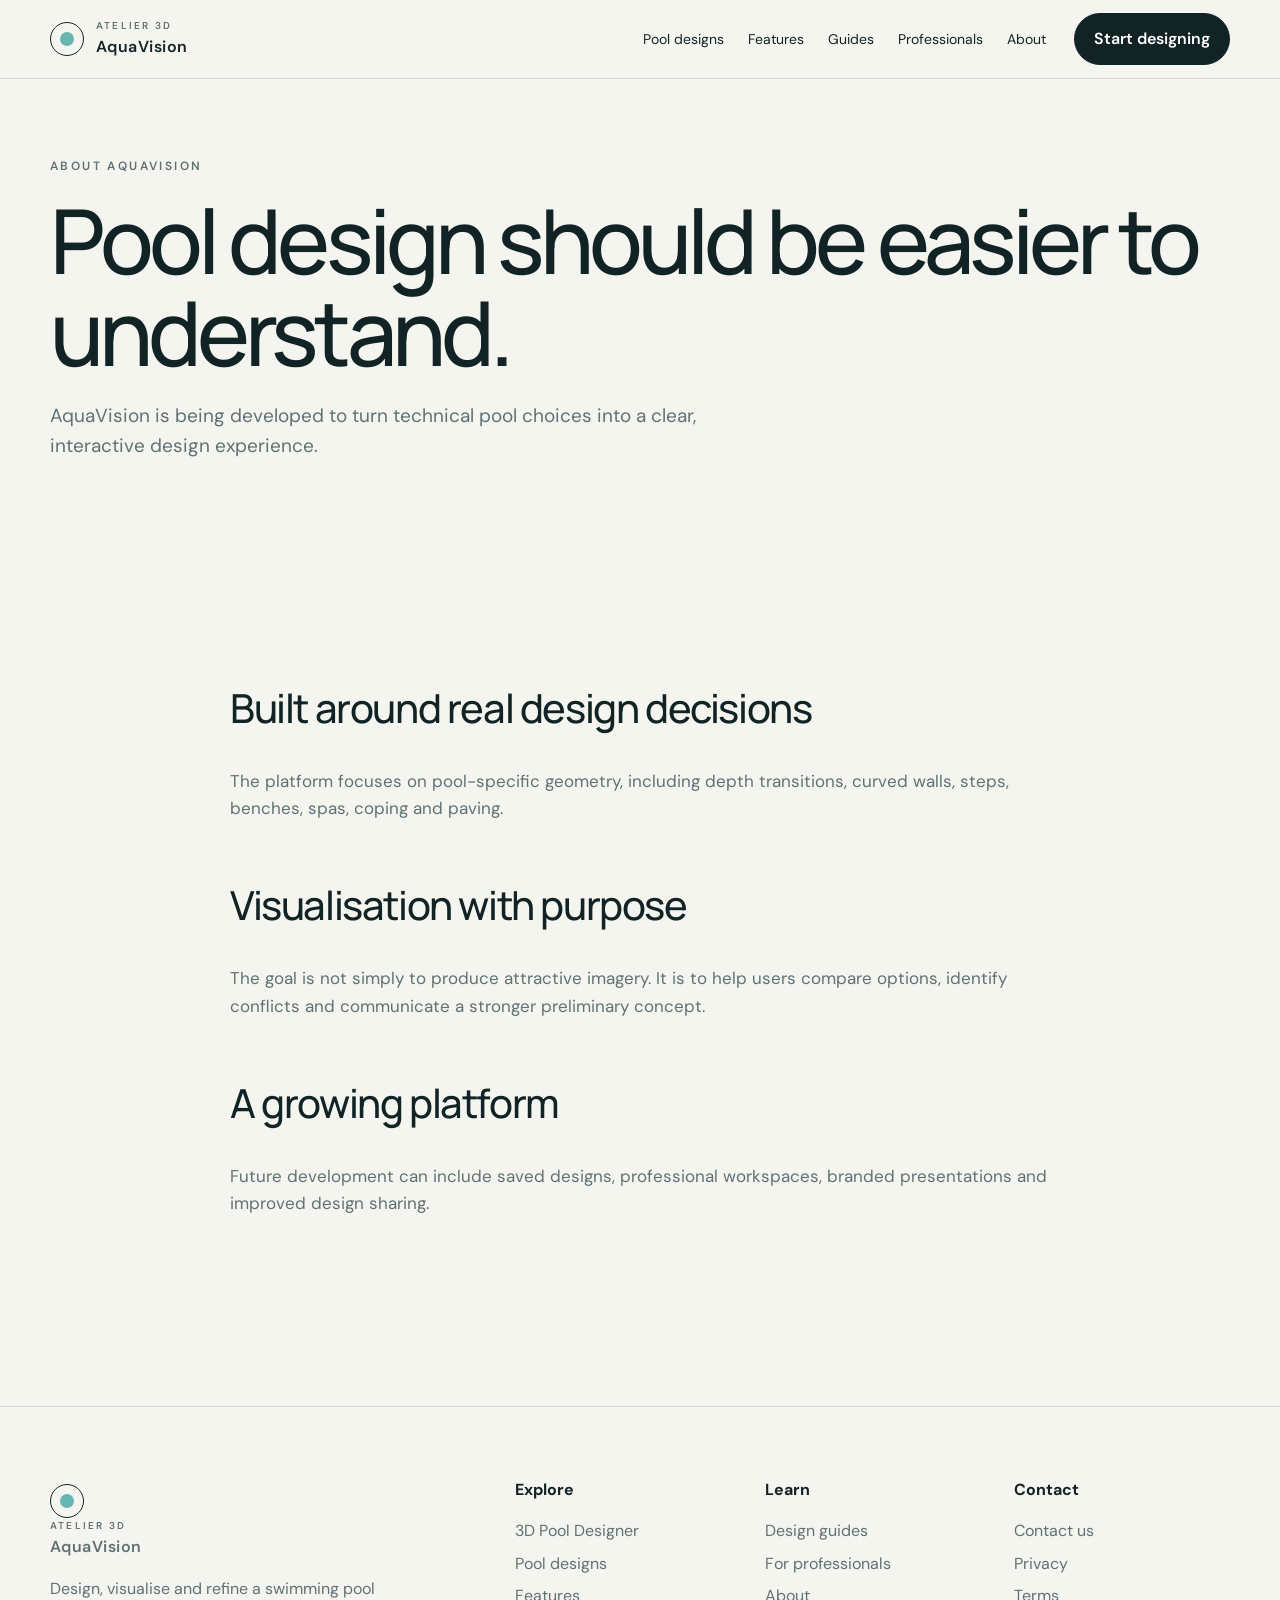
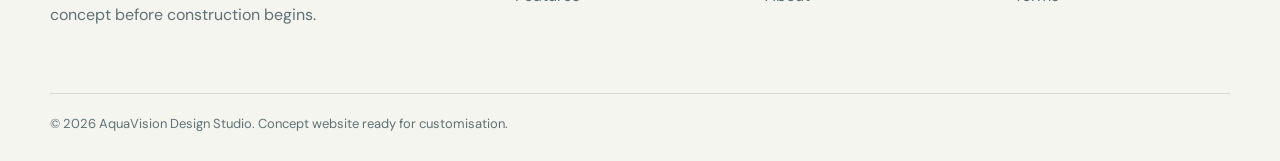
==== about/index.html @ f7818177 "Add files via upload" ====
<!doctype html><html lang="en-AU"><head><meta charset="utf-8"><meta name="viewport" content="width=device-width,initial-scale=1"><title>About AquaVision Design Studio</title><meta name="description" content="Learn why AquaVision is building an interactive 3D swimming pool design platform."><link rel="canonical" href="https://example.com/about/"><meta property="og:title" content="About AquaVision Design Studio"><meta property="og:description" content="Learn why AquaVision is building an interactive 3D swimming pool design platform."><meta property="og:type" content="website"><link rel="stylesheet" href="../assets/css/site.css"></head><body><header class="site-header"><div class="container nav"><a class="brand" href="../index.html"><span class="brand-mark"></span><span><small>ATELIER 3D</small>AquaVision</span></a><button class="menu-btn" aria-label="Toggle navigation">☰</button><nav class="nav-links"><a href="../pool-designs/index.html">Pool designs</a><a href="../pool-features/index.html">Features</a><a href="../guides/index.html">Guides</a><a href="../professionals/index.html">Professionals</a><a href="./index.html">About</a></nav><a class="nav-cta" href="../pool-designer/index.html">Start designing</a></div></header><main><section class="page-hero"><div class="container"><div class="eyebrow">About AquaVision</div><h1>Pool design should be easier to understand.</h1><p>AquaVision is being developed to turn technical pool choices into a clear, interactive design experience.</p></div></section><section class="section"><div class="container prose"><h2>Built around real design decisions</h2><p>The platform focuses on pool-specific geometry, including depth transitions, curved walls, steps, benches, spas, coping and paving.</p><h2>Visualisation with purpose</h2><p>The goal is not simply to produce attractive imagery. It is to help users compare options, identify conflicts and communicate a stronger preliminary concept.</p><h2>A growing platform</h2><p>Future development can include saved designs, professional workspaces, branded presentations and improved design sharing.</p></div></section></main><footer class="footer"><div class="container"><div class="footer-grid"><div><a class="brand" href="../index.html"><span class="brand-mark"></span><span><small>ATELIER 3D</small>AquaVision</span></a><p style="max-width:360px;color:var(--muted)">Design, visualise and refine a swimming pool concept before construction begins.</p></div><div><h4>Explore</h4><a href="../pool-designer/index.html">3D Pool Designer</a><a href="../pool-designs/index.html">Pool designs</a><a href="../pool-features/index.html">Features</a></div><div><h4>Learn</h4><a href="../guides/index.html">Design guides</a><a href="../professionals/index.html">For professionals</a><a href="./index.html">About</a></div><div><h4>Contact</h4><a href="../contact/index.html">Contact us</a><a href="../privacy-policy/index.html">Privacy</a><a href="../terms-and-conditions/index.html">Terms</a></div></div><div class="copyright">© <span data-year></span> AquaVision Design Studio. Concept website ready for customisation.</div></div></footer><script src="../assets/js/site.js" defer></script></body></html>
---- assets/css/site.css ----
@import url('https://fonts.googleapis.com/css2?family=DM+Sans:wght@400;500;600&family=Manrope:wght@400;500;600&display=swap');
:root{--ink:#122325;--muted:#607174;--paper:#f5f5f0;--white:#fff;--line:rgba(18,35,37,.14);--aqua:#68b6b2;--deep:#173c40;--sand:#dfd7c8;--radius:1.4rem;--shadow:0 24px 70px rgba(20,44,46,.12)}
*{box-sizing:border-box}html{scroll-behavior:smooth}body{margin:0;background:var(--paper);color:var(--ink);font-family:'DM Sans',Arial,sans-serif;line-height:1.6}img{max-width:100%;display:block}a{color:inherit;text-decoration:none}button,input,textarea,select{font:inherit}.container{width:min(1180px,calc(100% - 40px));margin:auto}.site-header{position:sticky;top:0;z-index:50;background:rgba(245,245,240,.9);backdrop-filter:blur(18px);border-bottom:1px solid var(--line)}.nav{height:78px;display:flex;align-items:center;gap:28px}.brand{display:flex;align-items:center;gap:12px;font-weight:600;letter-spacing:.03em}.brand-mark{width:34px;height:34px;border-radius:50%;border:1px solid var(--ink);display:grid;place-items:center}.brand-mark:after{content:'';width:14px;height:14px;border-radius:50%;background:var(--aqua)}.brand small{display:block;font-size:10px;letter-spacing:.22em;color:var(--muted)}.nav-links{display:flex;gap:24px;margin-left:auto;font-size:14px}.nav-links a:hover{color:var(--aqua)}.nav-cta,.btn{display:inline-flex;align-items:center;justify-content:center;gap:8px;border-radius:999px;border:1px solid var(--ink);padding:12px 19px;font-weight:600;cursor:pointer;transition:.2s}.btn:hover,.nav-cta:hover{transform:translateY(-2px)}.btn-primary,.nav-cta{background:var(--ink);color:#fff}.btn-light{background:#fff}.menu-btn{display:none;margin-left:auto;border:0;background:transparent;font-size:25px}.hero{padding:84px 0 72px}.hero-grid{display:grid;grid-template-columns:1.04fr .96fr;gap:64px;align-items:center}.eyebrow{font-size:12px;letter-spacing:.2em;text-transform:uppercase;color:var(--muted);font-weight:600}.hero h1,.page-hero h1{font-family:'Manrope',sans-serif;font-weight:500;letter-spacing:-.055em;line-height:1.02;margin:18px 0 24px;font-size:clamp(3.6rem,7vw,7rem)}.hero p{font-size:19px;color:var(--muted);max-width:620px}.actions{display:flex;flex-wrap:wrap;gap:12px;margin-top:32px}.hero-visual{position:relative;min-height:610px;border-radius:38px;background:#d8e7e4;overflow:hidden;box-shadow:var(--shadow)}.pool-scene{position:absolute;inset:0;background:linear-gradient(145deg,#e8e4da 0 32%,#cbd8ce 32% 100%)}.pool-body{position:absolute;width:58%;height:66%;left:23%;top:17%;border:13px solid #ece9df;border-radius:26px;background:radial-gradient(circle at 40% 30%,#a9e3dc,#64b9b7 45%,#2c777c);box-shadow:0 18px 28px rgba(18,35,37,.18),inset 0 0 0 2px rgba(255,255,255,.4);transform:rotate(-8deg)}.pool-body:before,.pool-body:after{content:'';position:absolute;left:8%;right:8%;height:1px;background:rgba(255,255,255,.5);box-shadow:0 24px rgba(255,255,255,.34),0 48px rgba(255,255,255,.2);top:20%}.spa-circle{position:absolute;width:150px;height:150px;border:12px solid #ece9df;border-radius:50%;right:6%;top:8%;background:#67b6b4;box-shadow:0 14px 30px rgba(18,35,37,.18)}.lounger{position:absolute;width:45px;height:130px;border-radius:20px;background:#f7f2e8;box-shadow:0 12px 20px rgba(18,35,37,.12)}.l1{left:6%;bottom:10%;transform:rotate(8deg)}.l2{left:15%;bottom:8%;transform:rotate(8deg)}.hero-badge{position:absolute;left:24px;bottom:24px;background:rgba(255,255,255,.92);padding:15px 18px;border-radius:18px;font-size:13px;box-shadow:0 12px 30px rgba(0,0,0,.08)}.hero-badge strong{display:block;font-size:16px}.section{padding:92px 0}.section-dark{background:var(--deep);color:#fff}.section-head{display:flex;justify-content:space-between;align-items:end;gap:30px;margin-bottom:42px}.section-head h2{font-family:'Manrope';font-weight:500;font-size:clamp(2.4rem,4vw,4.6rem);line-height:1.08;letter-spacing:-.04em;margin:0}.section-head p{max-width:500px;color:var(--muted)}.section-dark .section-head p{color:#bdd0cf}.grid-3{display:grid;grid-template-columns:repeat(3,1fr);gap:20px}.card{background:#fff;border:1px solid var(--line);border-radius:var(--radius);padding:28px;min-height:230px}.section-dark .card{background:rgba(255,255,255,.05);border-color:rgba(255,255,255,.14)}.card-number{font-size:12px;letter-spacing:.16em;color:var(--aqua)}.card h3{font-family:'Manrope';font-weight:500;font-size:25px;margin:35px 0 12px}.card p{color:var(--muted)}.section-dark .card p{color:#b9cac9}.feature-grid{display:grid;grid-template-columns:repeat(2,1fr);gap:22px}.feature{padding:32px;border-top:1px solid var(--line)}.feature h3{font-size:24px;margin:10px 0}.feature p{color:var(--muted)}.banner{border-radius:32px;padding:64px;background:var(--sand);display:grid;grid-template-columns:1fr auto;align-items:center;gap:30px}.banner h2{font:500 clamp(2.3rem,4vw,4.4rem)/1.05 'Manrope';letter-spacing:-.04em;margin:0}.page-hero{padding:78px 0 52px}.page-hero p{font-size:19px;color:var(--muted);max-width:740px}.content-grid{display:grid;grid-template-columns:repeat(3,1fr);gap:22px}.content-card{background:#fff;border-radius:22px;overflow:hidden;border:1px solid var(--line)}.content-art{height:210px;background:linear-gradient(135deg,#cdded9,#89bab5);position:relative}.content-art:after{content:'';position:absolute;inset:24px;border:9px solid rgba(255,255,255,.8);border-radius:20px;background:linear-gradient(145deg,#8fd1cb,#367f84)}.content-body{padding:25px}.content-body h2,.content-body h3{font:500 25px 'Manrope';margin:0 0 10px}.content-body p{color:var(--muted)}.prose{max-width:820px}.prose h2{font:500 40px 'Manrope';letter-spacing:-.035em;margin-top:55px}.prose h3{font:500 25px 'Manrope';margin-top:34px}.prose p,.prose li{color:var(--muted);font-size:17px}.prose li{margin:8px 0}.faq{border-top:1px solid var(--line)}details{border-bottom:1px solid var(--line);padding:20px 0}summary{cursor:pointer;font-weight:600;font-size:18px}.designer-shell{background:#fff;border:1px solid var(--line);border-radius:26px;overflow:hidden}.designer-toolbar{display:flex;justify-content:space-between;align-items:center;padding:16px 20px;border-bottom:1px solid var(--line)}.designer-frame{display:block;width:100%;height:78vh;min-height:680px;border:0;background:#dfe9e7}.form-grid{display:grid;grid-template-columns:1fr 1fr;gap:18px}.field{display:flex;flex-direction:column;gap:7px}.field.full{grid-column:1/-1}.field input,.field textarea,.field select{border:1px solid var(--line);border-radius:12px;padding:13px;background:#fff}.field textarea{min-height:140px}.notice{padding:14px 16px;border-radius:12px;background:#e5eeec;color:var(--deep);display:none}.footer{padding:70px 0 26px;border-top:1px solid var(--line);margin-top:80px}.footer-grid{display:grid;grid-template-columns:2fr 1fr 1fr 1fr;gap:34px}.footer h4{margin:0 0 15px}.footer a{display:block;color:var(--muted);margin:7px 0}.copyright{border-top:1px solid var(--line);margin-top:50px;padding-top:20px;color:var(--muted);font-size:13px}.mobile-open .nav-links{display:flex}
@media(max-width:900px){.hero-grid,.grid-3,.content-grid,.footer-grid{grid-template-columns:1fr}.hero-visual{min-height:480px}.feature-grid{grid-template-columns:1fr}.section-head,.banner{grid-template-columns:1fr;display:grid}.nav-links{display:none;position:absolute;left:20px;right:20px;top:78px;background:#fff;padding:20px;border-radius:18px;box-shadow:var(--shadow);flex-direction:column}.menu-btn{display:block}.nav-cta{display:none}.designer-frame{height:70vh;min-height:560px}}
@media(max-width:600px){.container{width:min(100% - 24px,1180px)}.hero{padding-top:48px}.hero h1,.page-hero h1{font-size:3.25rem}.hero-visual{min-height:400px}.section{padding:65px 0}.form-grid{grid-template-columns:1fr}.field.full{grid-column:auto}.banner{padding:34px}.pool-body{width:66%;left:17%}.spa-circle{width:110px;height:110px}}
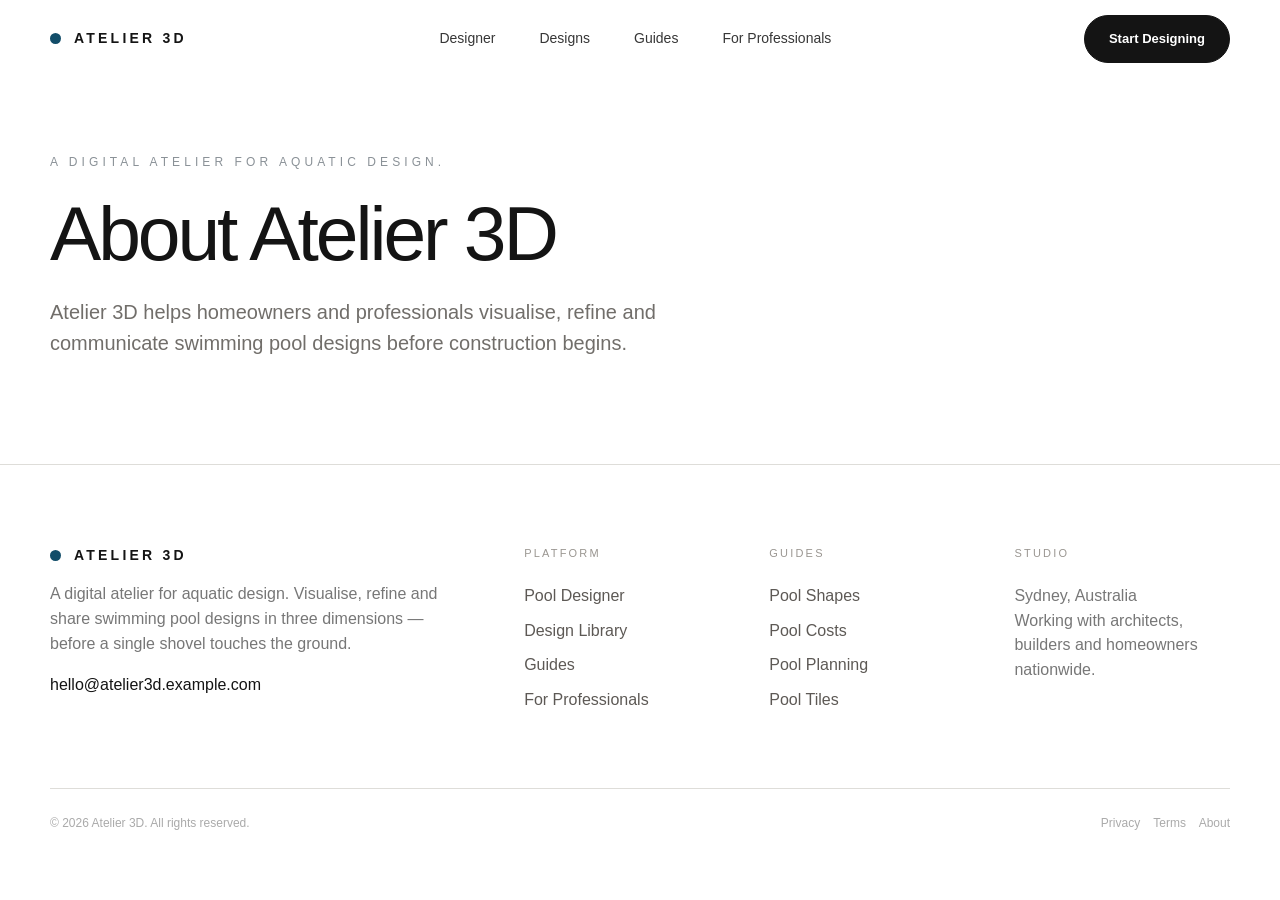
==== commit 3272481a: "Add files via upload" ====
--- a/about/index.html
+++ b/about/index.html
@@ -1 +1,27 @@
-<!doctype html><html lang="en-AU"><head><meta charset="utf-8"><meta name="viewport" content="width=device-width,initial-scale=1"><title>About AquaVision Design Studio</title><meta name="description" content="Learn why AquaVision is building an interactive 3D swimming pool design platform."><link rel="canonical" href="https://example.com/about/"><meta property="og:title" content="About AquaVision Design Studio"><meta property="og:description" content="Learn why AquaVision is building an interactive 3D swimming pool design platform."><meta property="og:type" content="website"><link rel="stylesheet" href="../assets/css/site.css"></head><body><header class="site-header"><div class="container nav"><a class="brand" href="../index.html"><span class="brand-mark"></span><span><small>ATELIER 3D</small>AquaVision</span></a><button class="menu-btn" aria-label="Toggle navigation">☰</button><nav class="nav-links"><a href="../pool-designs/index.html">Pool designs</a><a href="../pool-features/index.html">Features</a><a href="../guides/index.html">Guides</a><a href="../professionals/index.html">Professionals</a><a href="./index.html">About</a></nav><a class="nav-cta" href="../pool-designer/index.html">Start designing</a></div></header><main><section class="page-hero"><div class="container"><div class="eyebrow">About AquaVision</div><h1>Pool design should be easier to understand.</h1><p>AquaVision is being developed to turn technical pool choices into a clear, interactive design experience.</p></div></section><section class="section"><div class="container prose"><h2>Built around real design decisions</h2><p>The platform focuses on pool-specific geometry, including depth transitions, curved walls, steps, benches, spas, coping and paving.</p><h2>Visualisation with purpose</h2><p>The goal is not simply to produce attractive imagery. It is to help users compare options, identify conflicts and communicate a stronger preliminary concept.</p><h2>A growing platform</h2><p>Future development can include saved designs, professional workspaces, branded presentations and improved design sharing.</p></div></section></main><footer class="footer"><div class="container"><div class="footer-grid"><div><a class="brand" href="../index.html"><span class="brand-mark"></span><span><small>ATELIER 3D</small>AquaVision</span></a><p style="max-width:360px;color:var(--muted)">Design, visualise and refine a swimming pool concept before construction begins.</p></div><div><h4>Explore</h4><a href="../pool-designer/index.html">3D Pool Designer</a><a href="../pool-designs/index.html">Pool designs</a><a href="../pool-features/index.html">Features</a></div><div><h4>Learn</h4><a href="../guides/index.html">Design guides</a><a href="../professionals/index.html">For professionals</a><a href="./index.html">About</a></div><div><h4>Contact</h4><a href="../contact/index.html">Contact us</a><a href="../privacy-policy/index.html">Privacy</a><a href="../terms-and-conditions/index.html">Terms</a></div></div><div class="copyright">© <span data-year></span> AquaVision Design Studio. Concept website ready for customisation.</div></div></footer><script src="../assets/js/site.js" defer></script></body></html>+<!doctype html><html lang="en"><head><meta charset="utf-8"><meta name="viewport" content="width=device-width,initial-scale=1">
+<title>About Atelier 3D | Atelier 3D</title><meta name="description" content="Atelier 3D pool design studio">
+<link rel="stylesheet" href="../assets/css/site.css"></head><body>
+
+<header class="site-header"><div class="shell nav-wrap">
+<a class="brand" href="../index.html"><span class="brand-dot"></span>ATELIER 3D</a>
+<nav class="main-nav">
+<a href="../pool-designer/index.html">Designer</a>
+<a href="../pool-designs/index.html">Designs</a>
+<a href="../guides/index.html">Guides</a>
+<a href="../professionals/index.html">For Professionals</a>
+</nav>
+<a class="btn btn-dark" href="../pool-designer/index.html">Start Designing</a>
+<button class="mobile-toggle" aria-label="Open menu">☰</button>
+</div></header><main><section class="page-hero"><div class="shell"><div class="eyebrow">A digital atelier for aquatic design.</div><h1 class="page-title">About Atelier 3D</h1><p class="lead">Atelier 3D helps homeowners and professionals visualise, refine and communicate swimming pool designs before construction begins.</p></div></section></main>
+<footer class="site-footer"><div class="shell">
+<div class="footer-grid">
+<div><a class="brand" href="../index.html"><span class="brand-dot"></span>ATELIER 3D</a>
+<p class="footer-copy">A digital atelier for aquatic design. Visualise, refine and share swimming pool designs in three dimensions — before a single shovel touches the ground.</p>
+<p>hello@atelier3d.example.com</p></div>
+<div class="footer-col"><div class="footer-title">Platform</div><a href="../pool-designer/index.html">Pool Designer</a><a href="../pool-designs/index.html">Design Library</a><a href="../guides/index.html">Guides</a><a href="../professionals/index.html">For Professionals</a></div>
+<div class="footer-col"><div class="footer-title">Guides</div><a href="../guides/pool-shapes/index.html">Pool Shapes</a><a href="../guides/pool-costs/index.html">Pool Costs</a><a href="../guides/pool-planning/index.html">Pool Planning</a><a href="../guides/pool-tiles/index.html">Pool Tiles</a></div>
+<div class="footer-col"><div class="footer-title">Studio</div><p class="footer-copy">Sydney, Australia<br>Working with architects, builders and homeowners nationwide.</p></div>
+</div>
+<div class="footer-bottom"><span>© 2026 Atelier 3D. All rights reserved.</span><span><a href="../privacy-policy/index.html">Privacy</a>&nbsp;&nbsp;&nbsp; <a href="../terms-and-conditions/index.html">Terms</a>&nbsp;&nbsp;&nbsp; <a href="../about/index.html">About</a></span></div>
+</div></footer>
+<script src="../assets/js/site.js"></script></body></html>
--- a/assets/css/site.css
+++ b/assets/css/site.css
@@ -1,5 +1,78 @@
-@import url('https://fonts.googleapis.com/css2?family=DM+Sans:wght@400;500;600&family=Manrope:wght@400;500;600&display=swap');
-:root{--ink:#122325;--muted:#607174;--paper:#f5f5f0;--white:#fff;--line:rgba(18,35,37,.14);--aqua:#68b6b2;--deep:#173c40;--sand:#dfd7c8;--radius:1.4rem;--shadow:0 24px 70px rgba(20,44,46,.12)}
-*{box-sizing:border-box}html{scroll-behavior:smooth}body{margin:0;background:var(--paper);color:var(--ink);font-family:'DM Sans',Arial,sans-serif;line-height:1.6}img{max-width:100%;display:block}a{color:inherit;text-decoration:none}button,input,textarea,select{font:inherit}.container{width:min(1180px,calc(100% - 40px));margin:auto}.site-header{position:sticky;top:0;z-index:50;background:rgba(245,245,240,.9);backdrop-filter:blur(18px);border-bottom:1px solid var(--line)}.nav{height:78px;display:flex;align-items:center;gap:28px}.brand{display:flex;align-items:center;gap:12px;font-weight:600;letter-spacing:.03em}.brand-mark{width:34px;height:34px;border-radius:50%;border:1px solid var(--ink);display:grid;place-items:center}.brand-mark:after{content:'';width:14px;height:14px;border-radius:50%;background:var(--aqua)}.brand small{display:block;font-size:10px;letter-spacing:.22em;color:var(--muted)}.nav-links{display:flex;gap:24px;margin-left:auto;font-size:14px}.nav-links a:hover{color:var(--aqua)}.nav-cta,.btn{display:inline-flex;align-items:center;justify-content:center;gap:8px;border-radius:999px;border:1px solid var(--ink);padding:12px 19px;font-weight:600;cursor:pointer;transition:.2s}.btn:hover,.nav-cta:hover{transform:translateY(-2px)}.btn-primary,.nav-cta{background:var(--ink);color:#fff}.btn-light{background:#fff}.menu-btn{display:none;margin-left:auto;border:0;background:transparent;font-size:25px}.hero{padding:84px 0 72px}.hero-grid{display:grid;grid-template-columns:1.04fr .96fr;gap:64px;align-items:center}.eyebrow{font-size:12px;letter-spacing:.2em;text-transform:uppercase;color:var(--muted);font-weight:600}.hero h1,.page-hero h1{font-family:'Manrope',sans-serif;font-weight:500;letter-spacing:-.055em;line-height:1.02;margin:18px 0 24px;font-size:clamp(3.6rem,7vw,7rem)}.hero p{font-size:19px;color:var(--muted);max-width:620px}.actions{display:flex;flex-wrap:wrap;gap:12px;margin-top:32px}.hero-visual{position:relative;min-height:610px;border-radius:38px;background:#d8e7e4;overflow:hidden;box-shadow:var(--shadow)}.pool-scene{position:absolute;inset:0;background:linear-gradient(145deg,#e8e4da 0 32%,#cbd8ce 32% 100%)}.pool-body{position:absolute;width:58%;height:66%;left:23%;top:17%;border:13px solid #ece9df;border-radius:26px;background:radial-gradient(circle at 40% 30%,#a9e3dc,#64b9b7 45%,#2c777c);box-shadow:0 18px 28px rgba(18,35,37,.18),inset 0 0 0 2px rgba(255,255,255,.4);transform:rotate(-8deg)}.pool-body:before,.pool-body:after{content:'';position:absolute;left:8%;right:8%;height:1px;background:rgba(255,255,255,.5);box-shadow:0 24px rgba(255,255,255,.34),0 48px rgba(255,255,255,.2);top:20%}.spa-circle{position:absolute;width:150px;height:150px;border:12px solid #ece9df;border-radius:50%;right:6%;top:8%;background:#67b6b4;box-shadow:0 14px 30px rgba(18,35,37,.18)}.lounger{position:absolute;width:45px;height:130px;border-radius:20px;background:#f7f2e8;box-shadow:0 12px 20px rgba(18,35,37,.12)}.l1{left:6%;bottom:10%;transform:rotate(8deg)}.l2{left:15%;bottom:8%;transform:rotate(8deg)}.hero-badge{position:absolute;left:24px;bottom:24px;background:rgba(255,255,255,.92);padding:15px 18px;border-radius:18px;font-size:13px;box-shadow:0 12px 30px rgba(0,0,0,.08)}.hero-badge strong{display:block;font-size:16px}.section{padding:92px 0}.section-dark{background:var(--deep);color:#fff}.section-head{display:flex;justify-content:space-between;align-items:end;gap:30px;margin-bottom:42px}.section-head h2{font-family:'Manrope';font-weight:500;font-size:clamp(2.4rem,4vw,4.6rem);line-height:1.08;letter-spacing:-.04em;margin:0}.section-head p{max-width:500px;color:var(--muted)}.section-dark .section-head p{color:#bdd0cf}.grid-3{display:grid;grid-template-columns:repeat(3,1fr);gap:20px}.card{background:#fff;border:1px solid var(--line);border-radius:var(--radius);padding:28px;min-height:230px}.section-dark .card{background:rgba(255,255,255,.05);border-color:rgba(255,255,255,.14)}.card-number{font-size:12px;letter-spacing:.16em;color:var(--aqua)}.card h3{font-family:'Manrope';font-weight:500;font-size:25px;margin:35px 0 12px}.card p{color:var(--muted)}.section-dark .card p{color:#b9cac9}.feature-grid{display:grid;grid-template-columns:repeat(2,1fr);gap:22px}.feature{padding:32px;border-top:1px solid var(--line)}.feature h3{font-size:24px;margin:10px 0}.feature p{color:var(--muted)}.banner{border-radius:32px;padding:64px;background:var(--sand);display:grid;grid-template-columns:1fr auto;align-items:center;gap:30px}.banner h2{font:500 clamp(2.3rem,4vw,4.4rem)/1.05 'Manrope';letter-spacing:-.04em;margin:0}.page-hero{padding:78px 0 52px}.page-hero p{font-size:19px;color:var(--muted);max-width:740px}.content-grid{display:grid;grid-template-columns:repeat(3,1fr);gap:22px}.content-card{background:#fff;border-radius:22px;overflow:hidden;border:1px solid var(--line)}.content-art{height:210px;background:linear-gradient(135deg,#cdded9,#89bab5);position:relative}.content-art:after{content:'';position:absolute;inset:24px;border:9px solid rgba(255,255,255,.8);border-radius:20px;background:linear-gradient(145deg,#8fd1cb,#367f84)}.content-body{padding:25px}.content-body h2,.content-body h3{font:500 25px 'Manrope';margin:0 0 10px}.content-body p{color:var(--muted)}.prose{max-width:820px}.prose h2{font:500 40px 'Manrope';letter-spacing:-.035em;margin-top:55px}.prose h3{font:500 25px 'Manrope';margin-top:34px}.prose p,.prose li{color:var(--muted);font-size:17px}.prose li{margin:8px 0}.faq{border-top:1px solid var(--line)}details{border-bottom:1px solid var(--line);padding:20px 0}summary{cursor:pointer;font-weight:600;font-size:18px}.designer-shell{background:#fff;border:1px solid var(--line);border-radius:26px;overflow:hidden}.designer-toolbar{display:flex;justify-content:space-between;align-items:center;padding:16px 20px;border-bottom:1px solid var(--line)}.designer-frame{display:block;width:100%;height:78vh;min-height:680px;border:0;background:#dfe9e7}.form-grid{display:grid;grid-template-columns:1fr 1fr;gap:18px}.field{display:flex;flex-direction:column;gap:7px}.field.full{grid-column:1/-1}.field input,.field textarea,.field select{border:1px solid var(--line);border-radius:12px;padding:13px;background:#fff}.field textarea{min-height:140px}.notice{padding:14px 16px;border-radius:12px;background:#e5eeec;color:var(--deep);display:none}.footer{padding:70px 0 26px;border-top:1px solid var(--line);margin-top:80px}.footer-grid{display:grid;grid-template-columns:2fr 1fr 1fr 1fr;gap:34px}.footer h4{margin:0 0 15px}.footer a{display:block;color:var(--muted);margin:7px 0}.copyright{border-top:1px solid var(--line);margin-top:50px;padding-top:20px;color:var(--muted);font-size:13px}.mobile-open .nav-links{display:flex}
-@media(max-width:900px){.hero-grid,.grid-3,.content-grid,.footer-grid{grid-template-columns:1fr}.hero-visual{min-height:480px}.feature-grid{grid-template-columns:1fr}.section-head,.banner{grid-template-columns:1fr;display:grid}.nav-links{display:none;position:absolute;left:20px;right:20px;top:78px;background:#fff;padding:20px;border-radius:18px;box-shadow:var(--shadow);flex-direction:column}.menu-btn{display:block}.nav-cta{display:none}.designer-frame{height:70vh;min-height:560px}}
-@media(max-width:600px){.container{width:min(100% - 24px,1180px)}.hero{padding-top:48px}.hero h1,.page-hero h1{font-size:3.25rem}.hero-visual{min-height:400px}.section{padding:65px 0}.form-grid{grid-template-columns:1fr}.field.full{grid-column:auto}.banner{padding:34px}.pool-body{width:66%;left:17%}.spa-circle{width:110px;height:110px}}
+
+:root{
+  --ink:#141414;--muted:#716e6a;--line:#deddd9;--soft:#f7f6f3;
+  --blue:#124d69;--warm:#8f7356;--max:1180px
+}
+*{box-sizing:border-box}html{scroll-behavior:smooth}body{margin:0;color:var(--ink);
+font-family:Inter,Arial,Helvetica,sans-serif;background:#fff;font-size:16px;line-height:1.55}
+a{color:inherit;text-decoration:none}img{display:block;max-width:100%}
+.site-header{height:78px;display:flex;align-items:center;border-bottom:0 solid var(--line)}
+.shell{width:min(var(--max),calc(100% - 44px));margin:auto}
+.nav-wrap{display:flex;align-items:center;justify-content:space-between;gap:28px}
+.brand{display:flex;align-items:center;gap:13px;font-size:14px;letter-spacing:.23em;font-weight:600;white-space:nowrap}
+.brand-dot{width:11px;height:11px;border-radius:50%;background:var(--blue)}
+.main-nav{display:flex;gap:44px;font-size:14px;color:#373737}
+.btn{display:inline-flex;align-items:center;justify-content:center;gap:10px;border-radius:999px;padding:13px 24px;
+font-size:13px;font-weight:600;border:1px solid var(--ink);transition:.18s}
+.btn-dark{background:var(--ink);color:#fff}.btn-light{background:#fff;color:var(--ink)}
+.btn:hover{transform:translateY(-1px)}
+.mobile-toggle{display:none;background:none;border:0;font-size:24px}
+.eyebrow{font-size:12px;letter-spacing:.34em;text-transform:uppercase;color:#8a9197;margin-bottom:22px}
+.hero{min-height:720px;color:#fff;background:
+linear-gradient(90deg,rgba(0,0,0,.62),rgba(0,0,0,.16)),
+url("../images/infinity-edge.jpg") center/cover no-repeat;display:flex;align-items:center}
+.hero-inner{max-width:650px;padding:90px 0}
+.hero h1,.display{font-weight:300;letter-spacing:-.045em;line-height:1.02;margin:0}
+.hero h1{font-size:clamp(48px,6vw,82px)}
+.hero p{max-width:570px;font-size:18px;color:rgba(255,255,255,.88);margin:28px 0 34px}
+.hero-actions{display:flex;gap:12px;flex-wrap:wrap}
+.trust{padding:38px 0;border-bottom:1px solid var(--line);text-align:center;color:#999;font-size:12px;letter-spacing:.24em;text-transform:uppercase}
+.trust-list{margin-top:22px;display:flex;justify-content:center;gap:70px;flex-wrap:wrap;color:#a5a09b;letter-spacing:0;text-transform:none;font-size:14px}
+.section{padding:110px 0}.section-soft{background:#faf9f7}.section-dark{background:#121212;color:#fff}
+.section-head{display:flex;align-items:end;justify-content:space-between;margin-bottom:48px;gap:30px}
+.section-head h2,.page-title{font-weight:300;letter-spacing:-.04em;line-height:1.03;margin:0}
+.section-head h2{font-size:clamp(42px,5vw,67px);max-width:680px}.page-title{font-size:clamp(48px,6vw,82px)}
+.lead{font-size:20px;max-width:650px;color:var(--muted);margin-top:24px}
+.feature-grid,.steps-grid,.role-grid{display:grid;grid-template-columns:repeat(2,1fr);border-top:1px solid var(--line);border-left:1px solid var(--line)}
+.feature-card,.step-card,.role-card{padding:36px;border-right:1px solid var(--line);border-bottom:1px solid var(--line);min-height:175px}
+.feature-card h3,.step-card h3,.role-card h3{font-size:19px;font-weight:500;margin:16px 0 10px}
+.feature-card p,.step-card p,.role-card p{color:var(--muted);font-size:14px;margin:0}.icon{font-size:18px;color:var(--blue)}
+.design-grid{display:grid;grid-template-columns:repeat(2,1fr);gap:28px}
+.design-card{border:1px solid var(--line);background:#fff}.design-card img{width:100%;aspect-ratio:1.52/1;object-fit:cover}
+.design-copy{padding:26px 28px 28px;position:relative}.design-copy h3{font-size:28px;font-weight:400;margin:0 0 6px;letter-spacing:-.03em}
+.design-copy p{margin:0;color:#8b8782}.arrow{position:absolute;right:27px;top:28px;color:#8b8782}
+.page-hero{padding:75px 0 85px}.page-hero .lead{font-size:20px}
+.guide-grid{display:grid;grid-template-columns:1fr 1fr;border-left:1px solid var(--line);border-top:1px solid var(--line)}
+.guide-card{padding:44px 42px;min-height:190px;border-right:1px solid var(--line);border-bottom:1px solid var(--line)}
+.guide-card .num{font-family:Georgia,serif;font-style:italic;color:var(--blue);font-size:14px}.guide-card h2{font-size:24px;margin:27px 0 22px}
+.guide-card span{color:#aaa}
+.article{max-width:760px}.article-head{padding:40px 0 38px;border-bottom:1px solid var(--line)}
+.breadcrumb{font-size:12px;color:#918d88;margin-bottom:34px}.article h1{font-size:48px;font-weight:300;letter-spacing:-.04em;line-height:1.05;margin:10px 0 20px}
+.article .intro{font-size:18px;color:#5f5b57}.article-body{padding-top:36px}.article-body h2{font-size:25px;font-weight:400;margin:0 0 20px}
+.article-body p{color:#494643;margin:0 0 24px}.article-spacer{min-height:520px}
+.cta-box{border:1px solid var(--line);padding:30px 34px;margin:50px 0 75px}.cta-box h3{font-size:20px;font-weight:400;margin:0 0 6px}.cta-box p{font-size:13px;color:#777;margin:0 0 20px}
+.related{border-top:1px solid var(--line);padding:64px 0}.pills{display:flex;gap:12px;flex-wrap:wrap}.pill{border:1px solid var(--line);border-radius:999px;padding:9px 18px;font-size:12px}
+.detail-hero{padding:42px 0}.detail-image{width:100%;aspect-ratio:1.52/1;object-fit:cover}
+.detail-content{padding:30px 0 80px}.detail-content h1{font-size:54px;font-weight:300;letter-spacing:-.04em;margin:10px 0 0}
+.subtitle{color:#807c77}.detail-description{max-width:1050px;color:#5c5854;font-size:18px;margin:34px 0}.specs{margin-top:72px}
+.specs h2,.related-designs h2{font-weight:400;font-size:25px}.spec-grid{display:grid;grid-template-columns:1fr 1fr;border-left:1px solid var(--line);border-top:1px solid var(--line)}
+.spec{padding:30px;border-right:1px solid var(--line);border-bottom:1px solid var(--line)}.spec small{display:block;color:#9aa1a5;letter-spacing:.1em;text-transform:uppercase;margin-bottom:8px}
+.related-designs{padding:70px 0;border-top:1px solid var(--line)}.related-cards{display:grid;grid-template-columns:repeat(3,1fr);gap:28px;margin-top:32px}
+.related-card{border:1px solid var(--line)}.related-card img{aspect-ratio:1.5/1;object-fit:cover;width:100%}.related-card div{padding:18px}.related-card h3{margin:0;font-size:18px}.related-card p{margin:4px 0 0;color:#999}
+.prof-list{display:grid;gap:28px;margin-top:80px}.prof-card{border:1px solid var(--line);padding:45px}.prof-card h2{font-weight:400;font-size:26px}.prof-card p{color:var(--muted)}.prof-card li{margin:9px 0;color:#555}.prof-card li::marker{color:var(--blue)}
+.dark-cta{text-align:center;padding:110px 20px}.dark-cta h2{font-size:42px;font-weight:300;margin:0 0 30px}
+.designer-wrap{padding:30px 0 80px}.designer-frame{width:100%;height:78vh;min-height:680px;border:1px solid var(--line);background:#111}
+.site-footer{padding:80px 0 30px;border-top:1px solid var(--line)}
+.footer-grid{display:grid;grid-template-columns:1.5fr .65fr .65fr .8fr;gap:70px}.footer-title{font-size:11px;letter-spacing:.2em;color:#9a9691;text-transform:uppercase;margin-bottom:22px}
+.footer-copy{color:#777;max-width:410px}.footer-col a{display:block;margin:10px 0;color:#5d5955}
+.footer-bottom{border-top:1px solid var(--line);margin-top:65px;padding-top:25px;display:flex;justify-content:space-between;color:#aaa;font-size:12px}
+@media(max-width:760px){
+ .shell{width:min(100% - 30px,var(--max))}.site-header{height:64px}.main-nav{display:none;position:absolute;top:64px;left:0;right:0;background:#fff;padding:24px;flex-direction:column;gap:18px;z-index:20;border-bottom:1px solid var(--line)}
+ .main-nav.open{display:flex}.mobile-toggle{display:block}.nav-wrap>.btn{display:none}
+ .hero{min-height:680px}.hero-inner{padding:70px 0}.hero h1{font-size:48px}
+ .section{padding:75px 0}.feature-grid,.steps-grid,.role-grid,.design-grid,.guide-grid,.spec-grid{grid-template-columns:1fr}
+ .guide-card{min-height:150px}.section-head{align-items:start;flex-direction:column}
+ .article-spacer{min-height:270px}.detail-content h1{font-size:43px}.related-cards{grid-template-columns:1fr}
+ .footer-grid{grid-template-columns:1fr 1fr;gap:40px}.footer-grid>div:first-child{grid-column:1/-1}.footer-bottom{align-items:flex-start;gap:20px;flex-direction:column}
+ .designer-frame{height:72vh;min-height:560px}
+}
